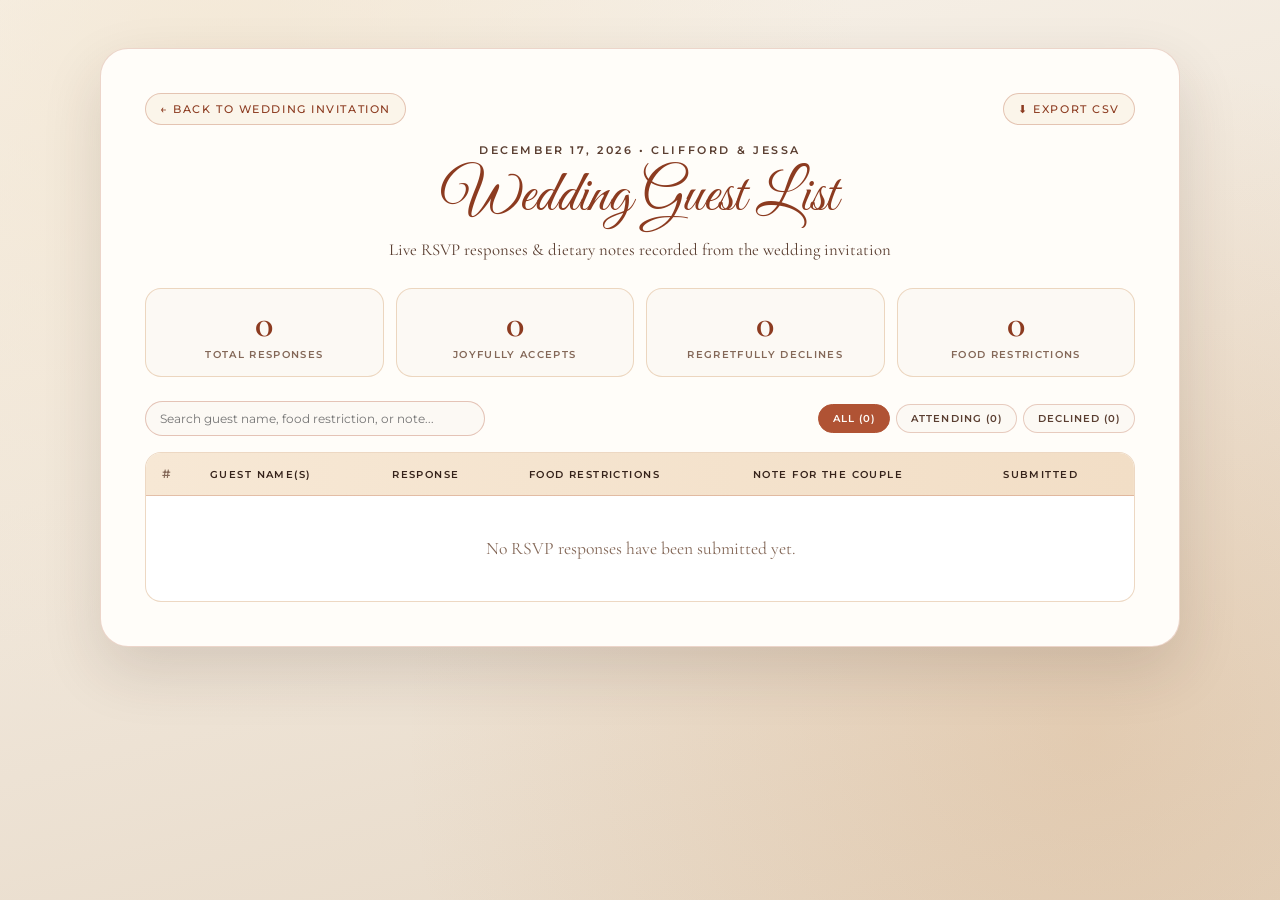
==== guestlist/index.html @ f359c830 "feat: add wedding guest list management interface and backend integration" ====
<!DOCTYPE html>
<html lang="en">
<head>
  <meta charset="UTF-8" />
  <meta name="viewport" content="width=device-width, initial-scale=1.0" />
  <title>Guest List &amp; RSVP Responses — Clifford &amp; Jessa</title>
  <link rel="preconnect" href="https://fonts.googleapis.com" />
  <link rel="preconnect" href="https://fonts.gstatic.com" crossorigin />
  <link
    href="https://fonts.googleapis.com/css2?family=Cormorant+Garamond:ital,wght@0,400;0,500;0,600;0,700;1,400;1,600&family=Great+Vibes&family=Montserrat:wght@300;400;500;600&display=swap"
    rel="stylesheet"
  />
  <style>
    :root {
      --bg-parchment: #FCF9F4;
      --bg-cream-peony: #F7F1E8;
      --cream-daffodil: #F2E4CE;
      --amber-banyan: #C98C50;
      --terracotta: #B05334;
      --terracotta-deep: #8C3B20;
      --ink-espresso: #36231B;
      --ink-umber: #5A3E31;
      --ink-muted: #846858;
      --font-script: 'Great Vibes', cursive;
      --font-serif: 'Cormorant Garamond', Georgia, serif;
      --font-sans: 'Montserrat', -apple-system, BlinkMacSystemFont, sans-serif;
    }

    *, *::before, *::after {
      box-sizing: border-box;
      margin: 0;
      padding: 0;
    }

    body {
      min-height: 100dvh;
      font-family: var(--font-serif);
      color: var(--ink-espresso);
      background:
        radial-gradient(circle at 18% 12%, rgba(242, 228, 206, 0.72), transparent 48%),
        radial-gradient(circle at 85% 82%, rgba(201, 140, 80, 0.22), transparent 52%),
        linear-gradient(165deg, #F8F3EB 0%, #EFE5D8 52%, #E6D8C6 100%);
      padding: clamp(20px, 4vw, 48px) clamp(14px, 3vw, 32px);
    }

    .guestlist-container {
      max-width: 1080px;
      margin: 0 auto;
      background: #FFFDF9;
      border-radius: 28px;
      padding: clamp(24px, 4vw, 44px);
      border: 1px solid rgba(176, 83, 52, 0.24);
      box-shadow: 0 24px 60px rgba(54, 35, 27, 0.14);
    }

    .top-bar {
      display: flex;
      justify-content: space-between;
      align-items: center;
      flex-wrap: wrap;
      gap: 12px;
      margin-bottom: 18px;
    }

    .back-link {
      display: inline-flex;
      align-items: center;
      gap: 6px;
      font-family: var(--font-sans);
      font-size: 0.7rem;
      font-weight: 500;
      letter-spacing: 0.14em;
      text-transform: uppercase;
      color: var(--terracotta-deep);
      text-decoration: none;
      padding: 8px 14px;
      border-radius: 999px;
      border: 1px solid rgba(176, 83, 52, 0.3);
      background: rgba(242, 228, 206, 0.35);
      transition: background-color 0.2s ease;
    }

    .back-link:hover {
      background: rgba(242, 228, 206, 0.7);
    }

    .header-block {
      text-align: center;
      margin-bottom: 28px;
    }

    .eyebrow {
      font-family: var(--font-sans);
      font-size: 0.68rem;
      font-weight: 600;
      letter-spacing: 0.24em;
      text-transform: uppercase;
      color: var(--ink-umber);
    }

    .script-title {
      font-family: var(--font-script);
      font-size: clamp(2.6rem, 6vw, 3.6rem);
      font-weight: 400;
      color: var(--terracotta-deep);
      margin: 4px 0 6px;
    }

    .subtitle {
      font-family: var(--font-serif);
      font-size: 1.05rem;
      color: var(--ink-umber);
    }

    .toast-banner {
      margin-bottom: 20px;
      padding: 12px 18px;
      border-radius: 12px;
      background: rgba(176, 83, 52, 0.12);
      border: 1px solid var(--terracotta);
      color: var(--terracotta-deep);
      font-family: var(--font-sans);
      font-size: 0.78rem;
      font-weight: 500;
      text-align: center;
    }

    /* Summary Cards */
    .stats-grid {
      display: grid;
      grid-template-columns: repeat(4, 1fr);
      gap: 12px;
      margin-bottom: 24px;
    }

    .stat-card {
      background: var(--bg-parchment);
      border: 1px solid rgba(201, 140, 80, 0.32);
      border-radius: 16px;
      padding: 16px 14px;
      text-align: center;
    }

    .stat-num {
      font-family: var(--font-serif);
      font-size: clamp(1.9rem, 4vw, 2.4rem);
      font-weight: 600;
      line-height: 1;
      color: var(--terracotta-deep);
    }

    .stat-label {
      font-family: var(--font-sans);
      font-size: 0.6rem;
      font-weight: 600;
      letter-spacing: 0.14em;
      text-transform: uppercase;
      color: var(--ink-muted);
      margin-top: 6px;
    }

    /* Filter & Actions Toolbar */
    .controls-bar {
      display: flex;
      flex-wrap: wrap;
      justify-content: space-between;
      align-items: center;
      gap: 12px;
      margin-bottom: 16px;
    }

    .search-input {
      flex: 1 1 240px;
      max-width: 340px;
      padding: 9px 14px;
      border-radius: 999px;
      border: 1px solid rgba(176, 83, 52, 0.32);
      background: var(--bg-parchment);
      font-family: var(--font-sans);
      font-size: 0.78rem;
      color: var(--ink-espresso);
    }

    .filter-group {
      display: flex;
      flex-wrap: wrap;
      gap: 6px;
    }

    .filter-btn {
      padding: 7px 14px;
      border-radius: 999px;
      border: 1px solid rgba(176, 83, 52, 0.28);
      background: var(--bg-parchment);
      color: var(--ink-umber);
      font-family: var(--font-sans);
      font-size: 0.64rem;
      font-weight: 600;
      letter-spacing: 0.1em;
      text-transform: uppercase;
      cursor: pointer;
    }

    .filter-btn.active {
      background: var(--terracotta);
      color: #FFFDF9;
      border-color: var(--terracotta);
    }

    /* Table */
    .table-wrapper {
      width: 100%;
      overflow-x: auto;
      border-radius: 16px;
      border: 1px solid rgba(201, 140, 80, 0.34);
      background: #FFFFFF;
    }

    table {
      width: 100%;
      border-collapse: collapse;
      text-align: left;
    }

    thead {
      background: linear-gradient(90deg, #F7E8D5 0%, #F2DEC6 100%);
      border-bottom: 1.5px solid rgba(176, 83, 52, 0.28);
    }

    th {
      font-family: var(--font-sans);
      font-size: 0.64rem;
      font-weight: 600;
      letter-spacing: 0.14em;
      text-transform: uppercase;
      color: var(--ink-espresso);
      padding: 14px 16px;
      white-space: nowrap;
    }

    td {
      padding: 14px 16px;
      border-bottom: 1px solid rgba(201, 140, 80, 0.2);
      font-size: 1rem;
      color: var(--ink-espresso);
      vertical-align: top;
    }

    tbody tr:last-child td {
      border-bottom: none;
    }

    tbody tr:hover {
      background: rgba(252, 249, 244, 0.85);
    }

    .col-index {
      font-family: var(--font-sans);
      font-size: 0.72rem;
      color: var(--ink-muted);
      width: 48px;
    }

    .guest-name {
      font-weight: 600;
      font-size: 1.08rem;
      color: var(--ink-espresso);
    }

    .status-pill {
      display: inline-block;
      padding: 4px 11px;
      border-radius: 999px;
      font-family: var(--font-sans);
      font-size: 0.62rem;
      font-weight: 600;
      letter-spacing: 0.08em;
      text-transform: uppercase;
      white-space: nowrap;
    }

    .status-accepts {
      background: rgba(46, 125, 75, 0.12);
      color: #215E37;
      border: 1px solid rgba(46, 125, 75, 0.35);
    }

    .status-declines {
      background: rgba(140, 59, 32, 0.12);
      color: var(--terracotta-deep);
      border: 1px solid rgba(140, 59, 32, 0.3);
    }

    .food-cell {
      font-family: var(--font-serif);
      color: var(--ink-umber);
    }

    .message-cell {
      max-width: 320px;
      color: var(--ink-umber);
      font-style: italic;
    }

    .date-cell {
      font-family: var(--font-sans);
      font-size: 0.7rem;
      color: var(--ink-muted);
      white-space: nowrap;
    }

    .empty-state {
      padding: 42px 20px;
      text-align: center;
      color: var(--ink-muted);
      font-size: 1.1rem;
    }

    @media (max-width: 720px) {
      .stats-grid {
        grid-template-columns: repeat(2, 1fr);
      }
      th, td {
        padding: 11px 12px;
      }
    }
  </style>
</head>
<body>
  <main class="guestlist-container">
    <div class="top-bar">
      <a href="../index.html" class="back-link">← Back to Wedding Invitation</a>
      <button type="button" id="exportCsvBtn" class="back-link" style="cursor: pointer;">⬇ Export CSV</button>
    </div>

    <header class="header-block">
      <p class="eyebrow">DECEMBER 17, 2026 • CLIFFORD &amp; JESSA</p>
      <h1 class="script-title">Wedding Guest List</h1>
      <p class="subtitle">Live RSVP responses &amp; dietary notes recorded from the wedding invitation</p>
    </header>

    <div id="submittedBanner" class="toast-banner" role="status" hidden>
      ✓ Thank you! Your RSVP response has been saved to the guest list.
    </div>

    <section class="stats-grid" aria-label="RSVP Summary Statistics">
      <div class="stat-card">
        <div class="stat-num" id="statTotal">0</div>
        <div class="stat-label">Total Responses</div>
      </div>
      <div class="stat-card">
        <div class="stat-num" id="statAccepts">0</div>
        <div class="stat-label">Joyfully Accepts</div>
      </div>
      <div class="stat-card">
        <div class="stat-num" id="statDeclines">0</div>
        <div class="stat-label">Regretfully Declines</div>
      </div>
      <div class="stat-card">
        <div class="stat-num" id="statRestrictions">0</div>
        <div class="stat-label">Food Restrictions</div>
      </div>
    </section>

    <div class="controls-bar">
      <input
        type="search"
        id="guestSearchInput"
        class="search-input"
        placeholder="Search guest name, food restriction, or note..."
        aria-label="Search guest list"
      />
      <div class="filter-group" role="tablist" aria-label="Filter by attendance">
        <button type="button" class="filter-btn active" data-filter="all" id="filterAllBtn">All (0)</button>
        <button type="button" class="filter-btn" data-filter="joyfully_accepts" id="filterAcceptsBtn">Attending (0)</button>
        <button type="button" class="filter-btn" data-filter="regretfully_declines" id="filterDeclinesBtn">Declined (0)</button>
      </div>
    </div>

    <div class="table-wrapper">
      <table id="guestListTable">
        <thead>
          <tr>
            <th class="col-index">#</th>
            <th>Guest Name(s)</th>
            <th>Response</th>
            <th>Food Restrictions</th>
            <th>Note for the Couple</th>
            <th>Submitted</th>
          </tr>
        </thead>
        <tbody id="guestTableBody">
          <tr>
            <td colspan="6" class="empty-state">Loading guest list...</td>
          </tr>
        </tbody>
      </table>
    </div>
  </main>

  <script>
    (() => {
      const searchInput = document.getElementById('guestSearchInput');
      const filterBtns = document.querySelectorAll('.filter-btn');
      const tbody = document.getElementById('guestTableBody');
      const exportCsvBtn = document.getElementById('exportCsvBtn');
      const submittedBanner = document.getElementById('submittedBanner');

      const statTotal = document.getElementById('statTotal');
      const statAccepts = document.getElementById('statAccepts');
      const statDeclines = document.getElementById('statDeclines');
      const statRestrictions = document.getElementById('statRestrictions');
      const filterAllBtn = document.getElementById('filterAllBtn');
      const filterAcceptsBtn = document.getElementById('filterAcceptsBtn');
      const filterDeclinesBtn = document.getElementById('filterDeclinesBtn');

      let currentFilter = 'all';

      if (new URLSearchParams(window.location.search).has('submitted')) {
        if (submittedBanner) submittedBanner.hidden = false;
      }

      function escapeHtml(str) {
        const div = document.createElement('div');
        div.textContent = str ?? '';
        return div.innerHTML;
      }

      function renderGuests(guests) {
        const list = Array.isArray(guests) ? guests.slice().reverse() : [];
        let accepts = 0;
        let declines = 0;
        let restrictions = 0;

        list.forEach((g) => {
          const att = g.attendance || 'joyfully_accepts';
          if (att === 'regretfully_declines') {
            declines++;
          } else {
            accepts++;
          }
          const food = String(g.foodRestrictions || 'None').trim();
          if (food && food.toLowerCase() !== 'none' && food.toLowerCase() !== 'n/a') {
            restrictions++;
          }
        });

        statTotal.textContent = String(list.length);
        statAccepts.textContent = String(accepts);
        statDeclines.textContent = String(declines);
        statRestrictions.textContent = String(restrictions);

        filterAllBtn.textContent = `All (${list.length})`;
        filterAcceptsBtn.textContent = `Attending (${accepts})`;
        filterDeclinesBtn.textContent = `Declined (${declines})`;

        if (list.length === 0) {
          tbody.innerHTML = '<tr><td colspan="6" class="empty-state">No RSVP responses have been submitted yet.</td></tr>';
          return;
        }

        tbody.innerHTML = list
          .map((guest, idx) => {
            const att = guest.attendance || 'joyfully_accepts';
            const isAccepting = att !== 'regretfully_declines';
            const pillClass = isAccepting ? 'status-accepts' : 'status-declines';
            const label = guest.attendanceLabel || (isAccepting ? 'Joyfully Accepts' : 'Regretfully Declines');
            const food = String(guest.foodRestrictions || 'None').trim() || 'None';
            const msg = String(guest.message || '').trim();
            const submittedAt = String(guest.submittedAt || '');

            return `
              <tr class="guest-row" data-status="${escapeHtml(att)}">
                <td class="col-index">${idx + 1}</td>
                <td class="guest-name">${escapeHtml(guest.guestName || 'Guest')}</td>
                <td><span class="status-pill ${pillClass}">${escapeHtml(label)}</span></td>
                <td class="food-cell">${escapeHtml(food)}</td>
                <td class="message-cell">${msg ? '“' + escapeHtml(msg) + '”' : '—'}</td>
                <td class="date-cell">${escapeHtml(submittedAt)}</td>
              </tr>
            `;
          })
          .join('');

        filterRows();
      }

      function filterRows() {
        const query = (searchInput?.value || '').toLowerCase().trim();
        const rows = tbody.querySelectorAll('.guest-row');
        rows.forEach((row) => {
          const status = row.getAttribute('data-status') || '';
          const text = row.textContent.toLowerCase();
          const matchesStatus = currentFilter === 'all' || status === currentFilter;
          const matchesSearch = !query || text.includes(query);
          row.hidden = !(matchesStatus && matchesSearch);
        });
      }

      searchInput?.addEventListener('input', filterRows);

      filterBtns.forEach((btn) => {
        btn.addEventListener('click', () => {
          filterBtns.forEach((b) => b.classList.remove('active'));
          btn.classList.add('active');
          currentFilter = btn.getAttribute('data-filter') || 'all';
          filterRows();
        });
      });

      exportCsvBtn?.addEventListener('click', () => {
        const rows = tbody.querySelectorAll('.guest-row');
        const csvRows = [['#', 'Guest Name(s)', 'Response', 'Food Restrictions', 'Note for the Couple', 'Submitted']];
        rows.forEach((row, index) => {
          if (row.hidden) return;
          const cells = Array.from(row.querySelectorAll('td')).map((td) =>
            `"${(td.textContent || '').trim().replace(/"/g, '""')}"`
          );
          if (cells.length === 6) {
            cells[0] = `"${index + 1}"`;
            csvRows.push(cells);
          }
        });
        const csvContent = csvRows.map((r) => r.join(',')).join('\n');
        const blob = new Blob([csvContent], { type: 'text/csv;charset=utf-8;' });
        const url = URL.createObjectURL(blob);
        const a = document.createElement('a');
        a.href = url;
        a.download = 'clifford-and-jessa-guestlist.csv';
        a.click();
        URL.revokeObjectURL(url);
      });

      async function loadGuestData() {
        try {
          const res = await fetch('guests.json?t=' + Date.now(), { cache: 'no-store' });
          if (!res.ok) throw new Error('Failed to load guests.json');
          const data = await res.json();
          renderGuests(data);
        } catch {
          renderGuests([]);
        }
      }

      loadGuestData();
    })();
  </script>
</body>
</html>
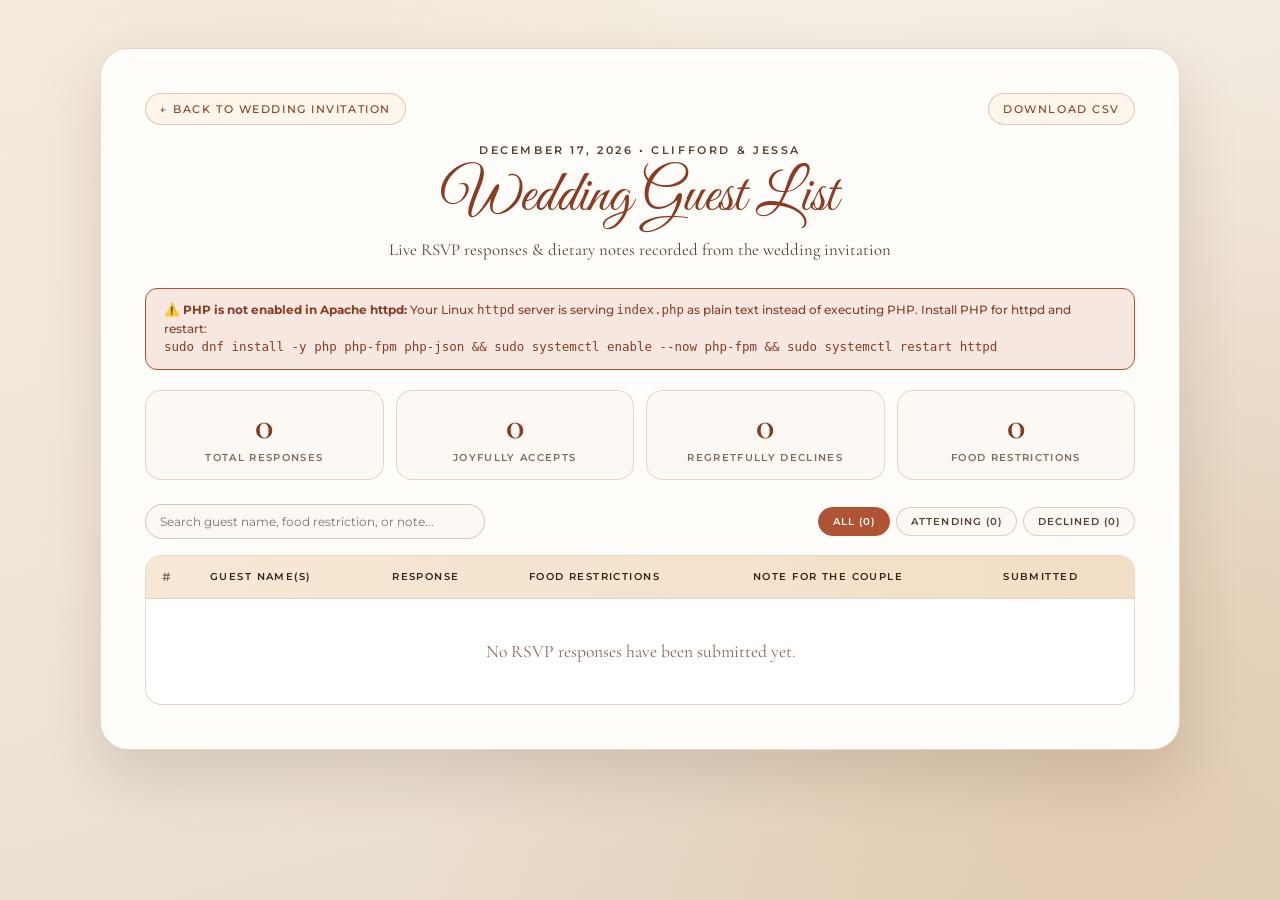
==== commit 0894d9ea: "feat: add guestlist management dashboard with PHP backend and JSON storage" ====
--- a/guestlist/index.html
+++ b/guestlist/index.html
@@ -1,5 +1,6 @@
 <!DOCTYPE html>
 <html lang="en">
+
 <head>
   <meta charset="UTF-8" />
   <meta name="viewport" content="width=device-width, initial-scale=1.0" />
@@ -8,8 +9,7 @@
   <link rel="preconnect" href="https://fonts.gstatic.com" crossorigin />
   <link
     href="https://fonts.googleapis.com/css2?family=Cormorant+Garamond:ital,wght@0,400;0,500;0,600;0,700;1,400;1,600&family=Great+Vibes&family=Montserrat:wght@300;400;500;600&display=swap"
-    rel="stylesheet"
-  />
+    rel="stylesheet" />
   <style>
     :root {
       --bg-parchment: #FCF9F4;
@@ -26,7 +26,9 @@
       --font-sans: 'Montserrat', -apple-system, BlinkMacSystemFont, sans-serif;
     }
 
-    *, *::before, *::after {
+    *,
+    *::before,
+    *::after {
       box-sizing: border-box;
       margin: 0;
       padding: 0;
@@ -320,17 +322,20 @@
       .stats-grid {
         grid-template-columns: repeat(2, 1fr);
       }
-      th, td {
+
+      th,
+      td {
         padding: 11px 12px;
       }
     }
   </style>
 </head>
+
 <body>
   <main class="guestlist-container">
     <div class="top-bar">
       <a href="../index.html" class="back-link">← Back to Wedding Invitation</a>
-      <button type="button" id="exportCsvBtn" class="back-link" style="cursor: pointer;">⬇ Export CSV</button>
+      <button type="button" id="exportCsvBtn" class="back-link" style="cursor: pointer;">Download CSV</button>
     </div>
 
     <header class="header-block">
@@ -342,6 +347,8 @@
     <div id="submittedBanner" class="toast-banner" role="status" hidden>
       ✓ Thank you! Your RSVP response has been saved to the guest list.
     </div>
+
+    <div id="diagnosticBanner" class="toast-banner" role="alert" hidden style="text-align: left; line-height: 1.5;"></div>
 
     <section class="stats-grid" aria-label="RSVP Summary Statistics">
       <div class="stat-card">
@@ -363,17 +370,14 @@
     </section>
 
     <div class="controls-bar">
-      <input
-        type="search"
-        id="guestSearchInput"
-        class="search-input"
-        placeholder="Search guest name, food restriction, or note..."
-        aria-label="Search guest list"
-      />
+      <input type="search" id="guestSearchInput" class="search-input"
+        placeholder="Search guest name, food restriction, or note..." aria-label="Search guest list" />
       <div class="filter-group" role="tablist" aria-label="Filter by attendance">
         <button type="button" class="filter-btn active" data-filter="all" id="filterAllBtn">All (0)</button>
-        <button type="button" class="filter-btn" data-filter="joyfully_accepts" id="filterAcceptsBtn">Attending (0)</button>
-        <button type="button" class="filter-btn" data-filter="regretfully_declines" id="filterDeclinesBtn">Declined (0)</button>
+        <button type="button" class="filter-btn" data-filter="joyfully_accepts" id="filterAcceptsBtn">Attending
+          (0)</button>
+        <button type="button" class="filter-btn" data-filter="regretfully_declines" id="filterDeclinesBtn">Declined
+          (0)</button>
       </div>
     </div>
 
@@ -532,19 +536,75 @@
       });
 
       async function loadGuestData() {
+        const diagnosticBanner = document.getElementById('diagnosticBanner');
+        let serverGuests = [];
+
+        // 1. Check PHP execution & write permissions via index.php?check=1
         try {
-          const res = await fetch('guests.json?t=' + Date.now(), { cache: 'no-store' });
-          if (!res.ok) throw new Error('Failed to load guests.json');
-          const data = await res.json();
-          renderGuests(data);
+          const checkRes = await fetch('index.php?check=1&t=' + Date.now(), { cache: 'no-store' });
+          const rawCheck = await checkRes.text();
+          if (rawCheck.includes('<?php')) {
+            if (diagnosticBanner) {
+              diagnosticBanner.hidden = false;
+              diagnosticBanner.innerHTML =
+                '<strong>⚠️ PHP is not enabled in Apache httpd:</strong> Your Linux <code>httpd</code> server is serving <code>index.php</code> as plain text instead of executing PHP. Install PHP for httpd and restart:<br>' +
+                '<code>sudo dnf install -y php php-fpm php-json &amp;&amp; sudo systemctl enable --now php-fpm &amp;&amp; sudo systemctl restart httpd</code>';
+            }
+          } else {
+            const checkData = JSON.parse(rawCheck);
+            if (checkData && Array.isArray(checkData.guests)) {
+              serverGuests = checkData.guests;
+            }
+            if (checkData && (!checkData.fileWritable || !checkData.dirWritable)) {
+              if (diagnosticBanner) {
+                diagnosticBanner.hidden = false;
+                diagnosticBanner.innerHTML =
+                  `<strong>⚠️ Linux Write Permission / SELinux Blocked (user: <code>${escapeHtml(checkData.processUser || 'apache')}</code>):</strong> ` +
+                  '<code>httpd</code> does not have permission to write to <code>guestlist/guests.json</code>. Run this in your project root on Linux:<br>' +
+                  '<code>sudo chmod -R 777 guestlist &amp;&amp; sudo chcon -R -t httpd_sys_rw_content_t guestlist</code>';
+              }
+            }
+          }
         } catch {
-          renderGuests([]);
+          // Fallback to direct JSON fetch below
         }
+
+        // 2. Also check guests.json and guest.json directly if serverGuests is still empty
+        if (serverGuests.length === 0) {
+          for (const file of ['guests.json', 'guest.json']) {
+            try {
+              const res = await fetch(`${file}?t=${Date.now()}`, { cache: 'no-store' });
+              if (res.ok) {
+                const data = await res.json();
+                if (Array.isArray(data) && data.length > 0) {
+                  serverGuests = data;
+                  break;
+                }
+              }
+            } catch {
+              // Ignore fetch error
+            }
+          }
+        }
+
+        // 3. If server JSON is empty (e.g. before PHP/permissions fix), merge browser localStorage backup
+        if (serverGuests.length === 0) {
+          try {
+            const localBackup = JSON.parse(localStorage.getItem('clifford_jessa_rsvps') || '[]');
+            if (Array.isArray(localBackup) && localBackup.length > 0) {
+              serverGuests = localBackup;
+            }
+          } catch {
+            // Ignore storage error
+          }
+        }
+
+        renderGuests(serverGuests);
       }
 
       loadGuestData();
     })();
   </script>
 </body>
-</html>
-
+
+</html>
